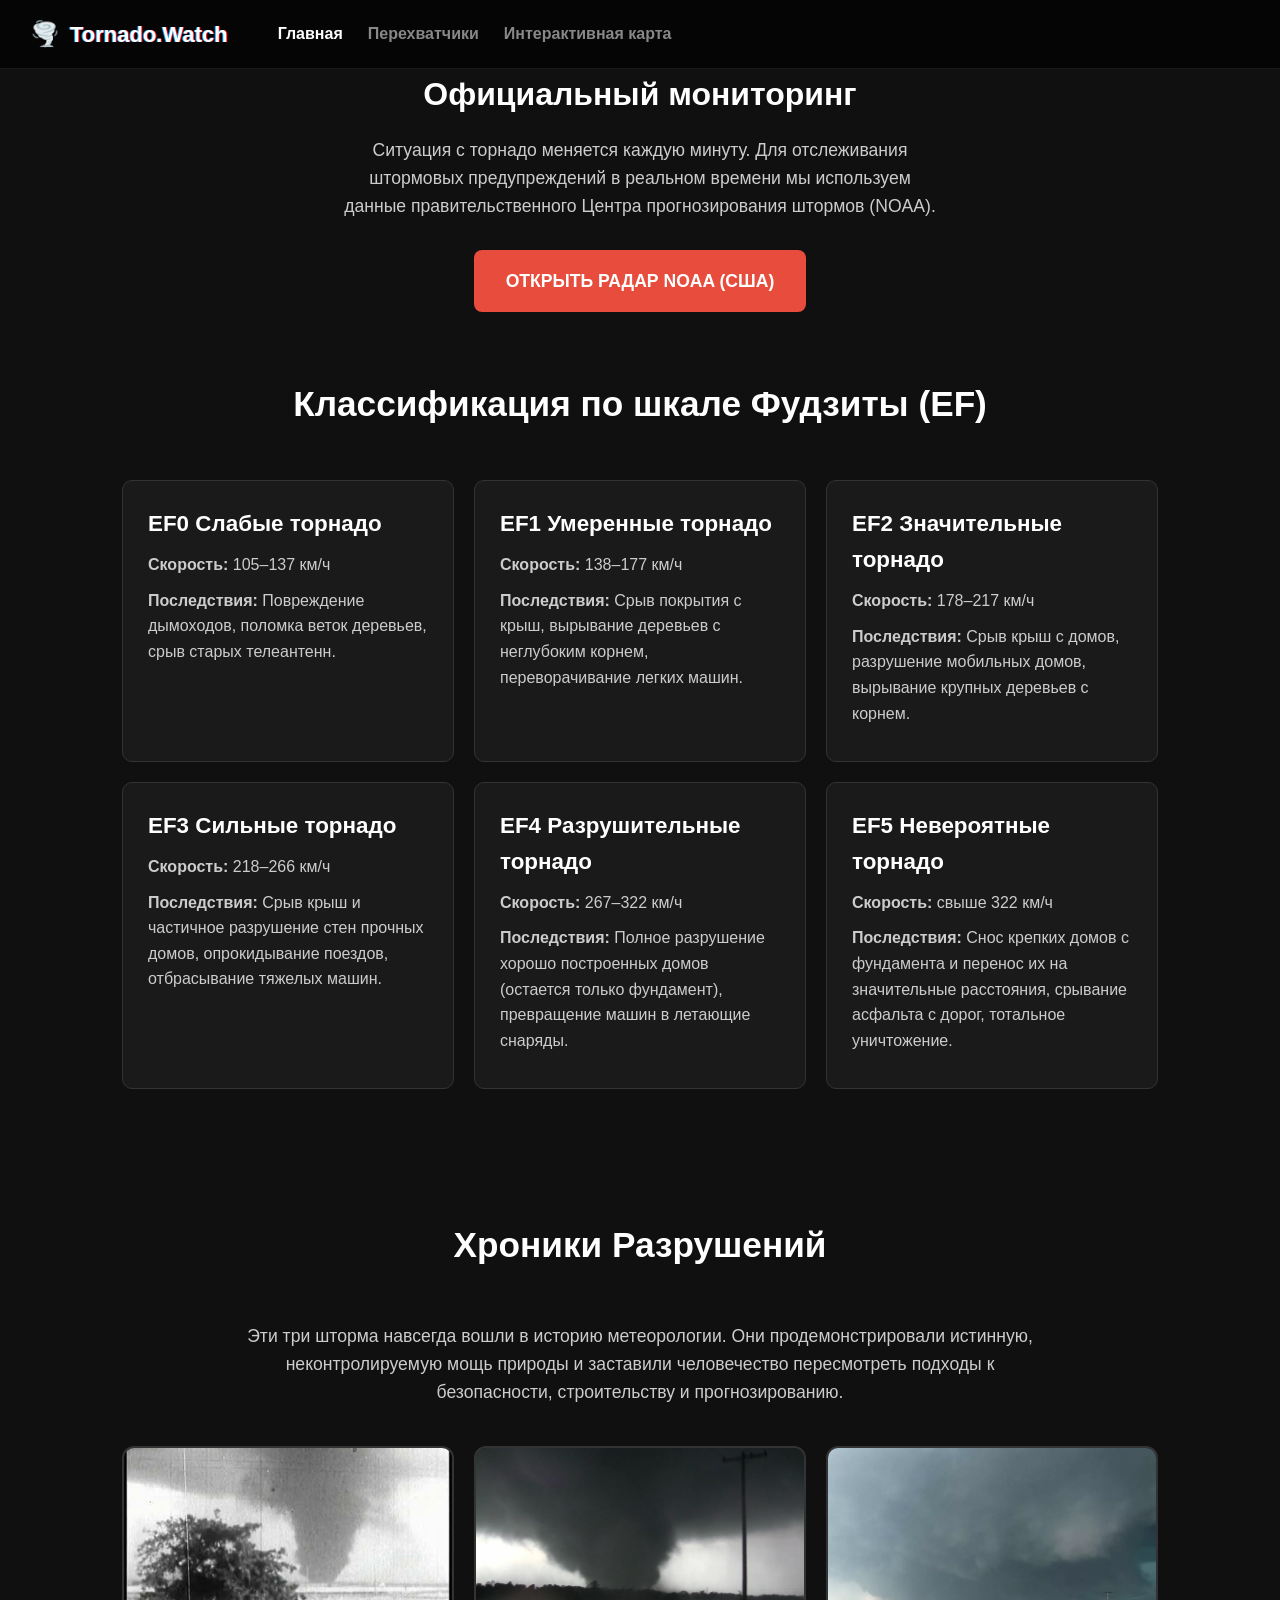
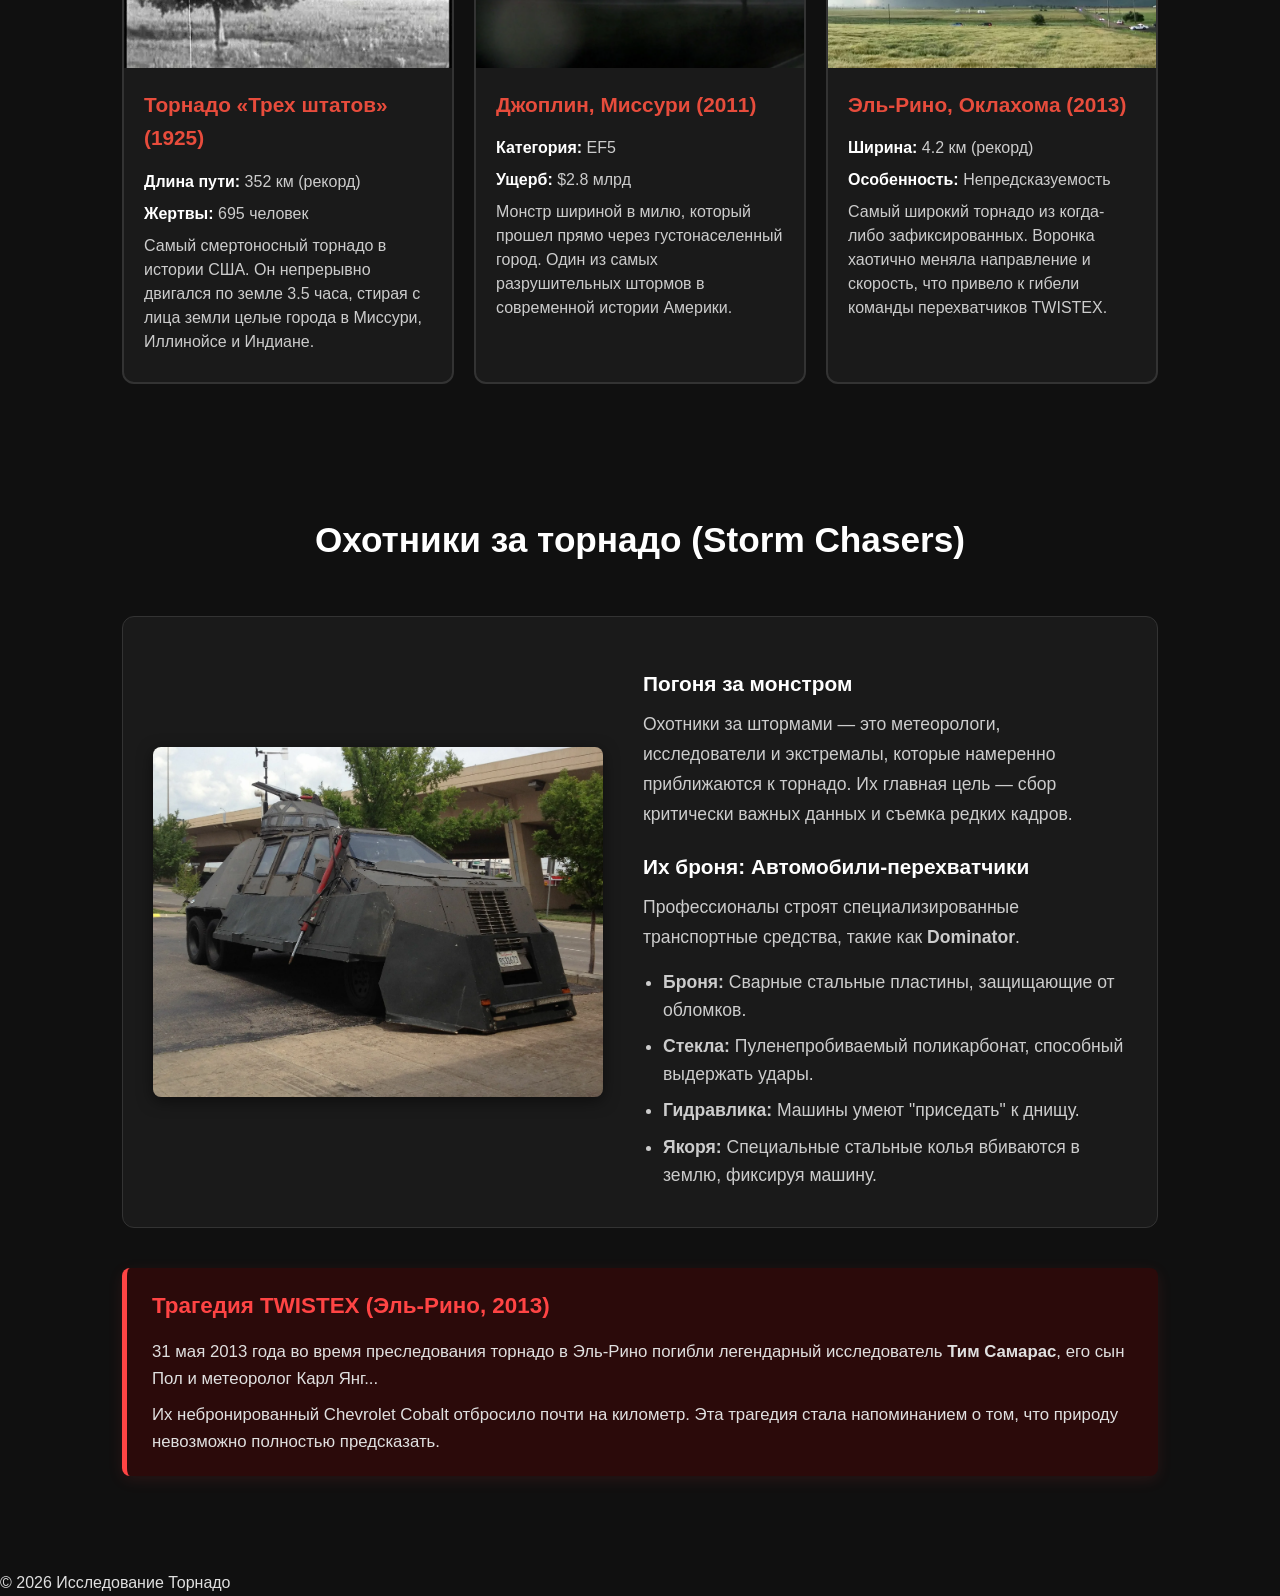
==== index.html @ 9e4c022f "Add files via upload" ====
<!DOCTYPE html>
<html lang="ru">
<head>
    <meta charset="UTF-8">
    <meta name="viewport" content="width=device-width, initial-scale=1.0">
    <title>Tornado.Watch - Хроники Разрушений</title>   
    <link rel="stylesheet" href="style.css">
</head>
    </body>
</html>

    <header class="top-navbar">
    <a href="index.html" class="logo-container">
        <span class="logo-icon">🌪️</span>
        <span class="logo-text">Tornado.Watch</span>
    </a>
    
    <nav class="nav-links">
        <a href="index.html" class="nav-link active">Главная</a>
        <a href="vehicles.html" class="nav-link">Перехватчики</a>
        <a href="map.html" class="nav-link">Интерактивная карта</a> 
    </nav>
</header> 
<section class="live-monitor" style="text-align: center;">
    <div class="container">
        <h2 style="color: #fff; margin-bottom: 15px; font-size: 2rem;">Официальный мониторинг</h2>
        <p style="color: #ccc; max-width: 600px; margin: 0 auto 30px auto; font-size: 1.1rem;">
            Ситуация с торнадо меняется каждую минуту. Для отслеживания штормовых предупреждений в реальном времени мы используем данные правительственного Центра прогнозирования штормов (NOAA).
        </p>
        
       <div class="monitor-controls" style="text-align: center;">
    <a href="https://www.spc.noaa.gov/" target="_blank" class="red-action-btn">
        Открыть радар NOAA (США)
    </a>
</div>
    </div>
</section>

    <main>
        <section class="section">
            <h2 class="section-title">Классификация по шкале Фудзиты (EF)</h2>
            <div class="ef-container">
               <div class="cards-grid">
    
    <div class="info-card">
        <h3>EF0 Слабые торнадо</h3>
        <p><strong>Скорость:</strong> 105–137 км/ч</p>
        <p><strong>Последствия:</strong> Повреждение дымоходов, поломка веток деревьев, срыв старых телеантенн.</p>
    </div>

    <div class="info-card">
        <h3>EF1 Умеренные торнадо</h3>
        <p><strong>Скорость:</strong> 138–177 км/ч</p>
        <p><strong>Последствия:</strong> Срыв покрытия с крыш, вырывание деревьев с неглубоким корнем, переворачивание легких машин.</p>
    </div>

    <div class="info-card">
        <h3>EF2 Значительные торнадо</h3>
        <p><strong>Скорость:</strong> 178–217 км/ч</p>
        <p><strong>Последствия:</strong> Срыв крыш с домов, разрушение мобильных домов, вырывание крупных деревьев с корнем.</p>
    </div>

    <div class="info-card">
        <h3>EF3 Сильные торнадо</h3>
        <p><strong>Скорость:</strong> 218–266 км/ч</p>
        <p><strong>Последствия:</strong> Срыв крыш и частичное разрушение стен прочных домов, опрокидывание поездов, отбрасывание тяжелых машин.</p>
    </div>

    <div class="info-card">
        <h3>EF4 Разрушительные торнадо</h3>
        <p><strong>Скорость:</strong> 267–322 км/ч</p>
        <p><strong>Последствия:</strong> Полное разрушение хорошо построенных домов (остается только фундамент), превращение машин в летающие снаряды.</p>
    </div>

 <div class="info-card">
        <h3>EF5 Невероятные торнадо</h3>
        <p><strong>Скорость:</strong> свыше 322 км/ч</p>
        <p><strong>Последствия:</strong> Снос крепких домов с фундамента и перенос их на значительные расстояния, срывание асфальта с дорог, тотальное уничтожение.</p>
    </div>
</div>
            </div>
        </section>

        <section class="section">
    <h2 class="section-title">Хроники Разрушений</h2>
    
    <p style="text-align: center; color: #ccc; margin-bottom: 40px; font-size: 1.1rem; max-width: 800px; margin-left: auto; margin-right: auto;">
        Эти три шторма навсегда вошли в историю метеорологии. Они продемонстрировали истинную, неконтролируемую мощь природы и заставили человечество пересмотреть подходы к безопасности, строительству и прогнозированию.
    </p>

    <div class="cards-grid">
        
        <div class="tornado-card">
            <img src="tornado1.png" alt="Торнадо Трех Штатов">
            <div class="tornado-info">
                <h3>Торнадо «Трех штатов» (1925)</h3>
                <p><strong>Длина пути:</strong> 352 км (рекорд)</p>
                <p><strong>Жертвы:</strong> 695 человек</p>
                <p>Самый смертоносный торнадо в истории США. Он непрерывно двигался по земле 3.5 часа, стирая с лица земли целые города в Миссури, Иллинойсе и Индиане.</p>
            </div>
        </div>

        <div class="tornado-card">
            <img src="tornado2.png" alt="Джоплин">
            <div class="tornado-info">
                <h3>Джоплин, Миссури (2011)</h3>
                <p><strong>Категория:</strong> EF5</p>
                <p><strong>Ущерб:</strong> $2.8 млрд</p>
                <p>Монстр шириной в милю, который прошел прямо через густонаселенный город. Один из самых разрушительных штормов в современной истории Америки.</p>
            </div>
        </div>

        <div class="tornado-card">
            <img src="tornado3.png" alt="Эль-Рино">
            <div class="tornado-info">
                <h3>Эль-Рино, Оклахома (2013)</h3>
                <p><strong>Ширина:</strong> 4.2 км (рекорд)</p>
                <p><strong>Особенность:</strong> Непредсказуемость</p>
                <p>Самый широкий торнадо из когда-либо зафиксированных. Воронка хаотично меняла направление и скорость, что привело к гибели команды перехватчиков TWISTEX.</p>
            </div>
        </div>

    </div>
</section>

        <section class="section">
    <h2 class="section-title">Охотники за торнадо (Storm Chasers)</h2>
    
    <div class="feature-section">
        
        <div class="feature-image">
            <img src="interceptor.png" alt="Автомобиль перехватчик">
        </div>

        <div class="feature-text">
            <h3>Погоня за монстром</h3>
            <p>Охотники за штормами — это метеорологи, исследователи и экстремалы, которые намеренно приближаются к торнадо. Их главная цель — сбор критически важных данных и съемка редких кадров.</p>
            
            <h3>Их броня: Автомобили-перехватчики</h3>
            <p>Профессионалы строят специализированные транспортные средства, такие как <strong>Dominator</strong>.</p>
            <ul>
                <li><strong>Броня:</strong> Сварные стальные пластины, защищающие от обломков.</li>
                <li><strong>Стекла:</strong> Пуленепробиваемый поликарбонат, способный выдержать удары.</li>
                <li><strong>Гидравлика:</strong> Машины умеют "приседать" к днищу.</li>
                <li><strong>Якоря:</strong> Специальные стальные колья вбиваются в землю, фиксируя машину.</li>
            </ul>
        </div>
        
    </div>

    <div class="tragedy-memo">
        <h4>Трагедия TWISTEX (Эль-Рино, 2013)</h4>
        <p>31 мая 2013 года во время преследования торнадо в Эль-Рино погибли легендарный исследователь <strong>Тим Самарас</strong>, его сын Пол и метеоролог Карл Янг...</p>
        <p>Их небронированный Chevrolet Cobalt отбросило почти на километр. Эта трагедия стала напоминанием о том, что природу невозможно полностью предсказать.</p>
    </div>
</section>
    </main>

    <footer>
        <p>&copy; 2026 Исследование Торнадо</p>
    </footer>

    <script>
        function toggleEF(header) {
            const card = header.parentElement;
            const container = document.querySelector('.ef-container');
            const allCards = container.querySelectorAll('.ef-card');
            const isActive = card.classList.contains('active');

            allCards.forEach(c => c.classList.remove('active'));

            if (!isActive) {
                card.classList.add('active');
            }
        }
    </script>
</body>
</html>
---- style.css ----
/* =========================================
   1. БАЗОВЫЕ НАСТРОЙКИ И ЦВЕТА
   ========================================= */
:root {
    --bg-color: #101010;
    --primary-bg: #1a1a1a;
    --text-color: #e0e0e0;
    --accent-color: #e74c3c;
    --secondary-accent: #c0392b;
    --card-border: #333;
    --nav-bg: #050505;
    --hero-overlay: rgba(0, 0, 0, 0.7);
}

* {
    margin: 0;
    padding: 0;
    box-sizing: border-box;
    font-family: 'Segoe UI', Tahoma, Geneva, Verdana, sans-serif;
}

body {
    background-color: var(--bg-color);
    color: var(--text-color);
    line-height: 1.6;
}

img {
    max-width: 100%;
    height: auto;
    display: block;
}

/* =========================================
   2. ВЕРХНЯЯ ПАНЕЛЬ (НАВИГАЦИЯ)
   ========================================= */
.top-navbar {
    display: flex;
    align-items: center;
    background-color: var(--nav-bg);
    padding: 15px 30px;
    border-bottom: 1px solid #1a1a1a;
    position: sticky;
    top: 0;
    z-index: 100;
}

.logo-container {
    display: flex;
    align-items: center;
    gap: 10px;
    margin-right: 50px;
    text-decoration: none;
}

.logo-icon {
    font-size: 24px;
}

.logo-text {
    font-size: 22px;
    font-weight: bold;
    color: #ffffff;
    text-shadow: -1px 0px 0px #00a8ff, 1px 0px 0px #ff0000; /* Глитч-эффект */
}

.nav-links {
    display: flex;
    gap: 25px;
}

.nav-link {
    color: #888888;
    text-decoration: none;
    font-size: 16px;
    font-weight: bold;
    transition: color 0.2s ease;
}

.nav-link:hover, .nav-link.active {
    color: #ffffff;
}

/* =========================================
   3. ГЛАВНЫЙ ЭКРАН (HERO) И БАЗОВЫЕ СЕКЦИИ
   ========================================= */
.hero {
    height: 50vh;
    background: linear-gradient(var(--hero-overlay), var(--hero-overlay)), url('https://placehold.co/1920x1080/050505/ffffff?text=Tornado+Force') center/cover;
    display: flex;
    flex-direction: column;
    justify-content: center;
    align-items: center;
    color: white;
    text-align: center;
    padding: 0 20px;
}

.hero h2 { font-size: 3rem; margin-bottom: 0.5rem; color: white;}
.hero p { font-size: 1.1rem; max-width: 600px; margin-bottom: 1.5rem; color: #ccc;}

.btn-check-tornadoes {
    display: inline-block;
    background-color: var(--accent-color);
    color: white;
    padding: 0.8rem 1.8rem;
    font-size: 1rem;
    text-decoration: none;
    border-radius: 5px;
    font-weight: bold;
    transition: background-color 0.3s;
}

.btn-check-tornadoes:hover { background-color: var(--secondary-accent); }

.section {
    padding: 4rem 2rem;
    max-width: 1100px;
    margin: 0 auto;
}

.section-title {
    text-align: center;
    margin-bottom: 3rem;
    font-size: 2.2rem;
    color: #fff;
}

/* =========================================
   4. СЕТКА КАРТОЧЕК (ШКАЛА ФУДЗИТЫ)
   ========================================= */
.cards-grid {
    display: grid;
    grid-template-columns: repeat(auto-fit, minmax(300px, 1fr));
    gap: 20px;
    margin-top: 20px;
}

.info-card {
    background-color: var(--primary-bg);
    border: 1px solid var(--card-border);
    border-radius: 10px;
    padding: 25px;
    transition: transform 0.3s ease, box-shadow 0.3s ease;
}

.info-card:hover {
    transform: translateY(-5px);
    box-shadow: 0 10px 20px rgba(0, 0, 0, 0.7);
    border-color: var(--accent-color);
}

.info-card h3 { color: #fff; margin-bottom: 10px; font-size: 1.4rem; }
.info-card p { color: #ccc; font-size: 1rem; margin-bottom: 10px;}

/* =========================================
   5. СЕКЦИЯ КОНТЕНТА С КАРТИНКОЙ (ДОМИНАТОР)
   ========================================= */
.feature-section {
    display: flex;
    flex-wrap: wrap;
    gap: 40px;
    align-items: center;
    background-color: var(--primary-bg);
    padding: 30px;
    border-radius: 12px;
    border: 1px solid var(--card-border);
    margin: 40px 0;
}

.feature-image {
    width: 100%;
    max-width: 450px; /* Жесткое ограничение ширины картинки */
    flex-shrink: 0;
}

.feature-image img {
    width: 100%;
    max-height: 350px; /* Жесткое ограничение высоты картинки */
    object-fit: cover;
    border-radius: 8px;
    box-shadow: 0 4px 15px rgba(0,0,0,0.5);
}

.feature-text {
    flex: 1;
    min-width: 300px;
}

.feature-text h2 { color: var(--accent-color); margin-bottom: 15px; font-size: 1.8rem; }
.feature-text h3 { color: #fff; margin-top: 20px; margin-bottom: 10px; font-size: 1.3rem; }
.feature-text p { color: #ccc; font-size: 1.1rem; line-height: 1.7; margin-bottom: 15px; }
.feature-text ul { color: #ccc; margin-left: 20px; font-size: 1.1rem; line-height: 1.6; }
.feature-text li { margin-bottom: 8px; }

/* =========================================
   6. КРАСНЫЙ БЛОК ПАМЯТИ (ЭЛЬ-РЕНО)
   ========================================= */
.tragedy-memo {
    background-color: #2b0a0a;
    border-left: 5px solid #ff4444;
    padding: 20px 25px;
    margin: 30px 0;
    border-radius: 8px;
    box-shadow: 0 4px 15px rgba(255, 68, 68, 0.1);
}

.tragedy-memo h4 {
    margin: 0 0 15px 0;
    color: #ff4444;
    font-size: 1.4rem;
}

.tragedy-memo p {
    color: #e0e0e0;
    margin: 0 0 10px 0;
    font-size: 1.05rem;
    line-height: 1.6;
}
.tragedy-memo p:last-child { margin-bottom: 0; }
/* =========================================
   УНИВЕРСАЛЬНАЯ КРАСНАЯ КНОПКА
   ========================================= */
.red-action-btn {
    display: inline-block;
    background-color: var(--accent-color); /* Наш фирменный красный */
    color: #ffffff !important; /* !important убивает синий цвет браузера */
    padding: 15px 30px;
    font-size: 1.1rem;
    font-weight: bold;
    text-transform: uppercase;
    text-decoration: none !important; /* Убираем подчеркивание */
    border-radius: 8px;
    transition: all 0.3s ease;
    border: 2px solid transparent;
}

/* Эффект при наведении (hover) */
.red-action-btn:hover {
    background-color: var(--secondary-accent); /* Цвет становится темнее */
    box-shadow: 0 0 20px rgba(231, 76, 60, 0.6); /* Добавляем крутое красное свечение */
    transform: translateY(-2px); /* Кнопка слегка приподнимается */ 
}


/* =========================================
   8. СТРАНИЦА АВТОПАРКА И ПАМЯТКА
   ========================================= */

/* Карточка машины */
.vehicle-card {
    background-color: var(--primary-bg);
    border: 2px solid var(--card-border);
    border-radius: 12px;
    overflow: hidden; /* Чтобы картинка не вылезала за скругленные углы */
    transition: all 0.3s ease;
    display: flex;
    flex-direction: column;
}

/* Фотка машины внутри карточки */
.vehicle-card img {
    width: 100%;
    height: 220px;
    object-fit: cover; /* Идеально обрезает фото под один размер */
    margin: 0;
    border-radius: 0;
    box-shadow: none; /* Убираем стандартную тень картинок */
}

/* Текст под фоткой */
.vehicle-info {
    padding: 20px;
}

.vehicle-info h3 {
    color: #fff;
    margin-bottom: 10px;
    font-size: 1.4rem;
}

.vehicle-info p {
    color: #ccc;
    font-size: 1rem;
    margin-bottom: 8px;
}

/* ТОТ САМЫЙ КРАСНЫЙ СВЕТЯЩИЙСЯ ЭФФЕКТ */
.vehicle-card:hover {
    transform: translateY(-5px);
    border-color: var(--accent-color);
    /* Внешнее красное свечение + легкое внутреннее свечение */
    box-shadow: 0 0 25px rgba(231, 76, 60, 0.5), inset 0 0 10px rgba(231, 76, 60, 0.2);
}

/* ПАМЯТКА ПО ВЫЖИВАНИЮ (Знак опасности) */
.survival-memo {
    background-color: #1a1500; /* Темно-желтый/предупреждающий фон */
    border-left: 5px solid #f39c12; /* Оранжевая полоса */
    padding: 25px 30px;
    margin-top: 60px;
    border-radius: 8px;
    box-shadow: 0 4px 15px rgba(243, 156, 18, 0.05);
}

.survival-memo h4 {
    margin: 0 0 20px 0;
    color: #f39c12;
    font-size: 1.5rem;
}

.survival-list {
    color: #e0e0e0;
    font-size: 1.1rem;
    line-height: 1.6;
    margin-left: 20px;
}

.survival-list li {
    margin-bottom: 15px;
}

.survival-list li strong {
    color: #fff;
}
/* =========================================
   9. КАРТОЧКИ ИСТОРИЧЕСКИХ ТОРНАДО
   ========================================= */
.tornado-card {
    background-color: var(--primary-bg);
    border: 2px solid var(--card-border);
    border-radius: 12px;
    overflow: hidden; 
    transition: all 0.3s ease;
    display: flex;
    flex-direction: column;
}

.tornado-card img {
    width: 100%;
    height: 220px;
    object-fit: cover; /* Картинки будут идеально ровными */
    border-radius: 0;
    margin: 0;
}

.tornado-info {
    padding: 20px;
}

.tornado-info h3 {
    color: var(--accent-color); /* Сделаем заголовки красными для мрачности */
    margin-bottom: 15px;
    font-size: 1.3rem;
}

.tornado-info p {
    color: #ccc;
    font-size: 1rem;
    margin-bottom: 8px;
    line-height: 1.5;
}

.tornado-info strong {
    color: #fff;
}

/* КРАСНОЕ СВЕЧЕНИЕ ПРИ НАВЕДЕНИИ (как у машин) */
.tornado-card:hover {
    transform: translateY(-5px);
    border-color: var(--accent-color);
    box-shadow: 0 0 25px rgba(231, 76, 60, 0.5), inset 0 0 10px rgba(231, 76, 60, 0.2);
}
/* =========================================
   10. СТИЛИ ДЛЯ ИНТЕРАКТИВНОЙ КАРТЫ
   ========================================= */

/* Перебиваем стандартные белые окна Leaflet */
.leaflet-popup-content-wrapper {
    background-color: var(--primary-bg) !important;
    border: 1px solid var(--accent-color);
    border-radius: 8px !important;
    padding: 0 !important;
}

.leaflet-popup-tip {
    background-color: var(--accent-color) !important;
}

/* Наш кастомный контент внутри окна */
.custom-popup {
    width: 250px;
    padding: 10px;
}

.custom-popup img {
    width: 100%;
    height: 140px;
    object-fit: cover;
    border-radius: 4px;
    margin-bottom: 10px;
}

.custom-popup h4 {
    color: var(--accent-color);
    margin: 0 0 5px 0;
    font-size: 1.1rem;
    font-family: sans-serif;
}

.custom-popup p {
    color: #e0e0e0;
    margin: 0;
    font-size: 0.95rem;
    font-family: sans-serif;
    line-height: 1.4;
}
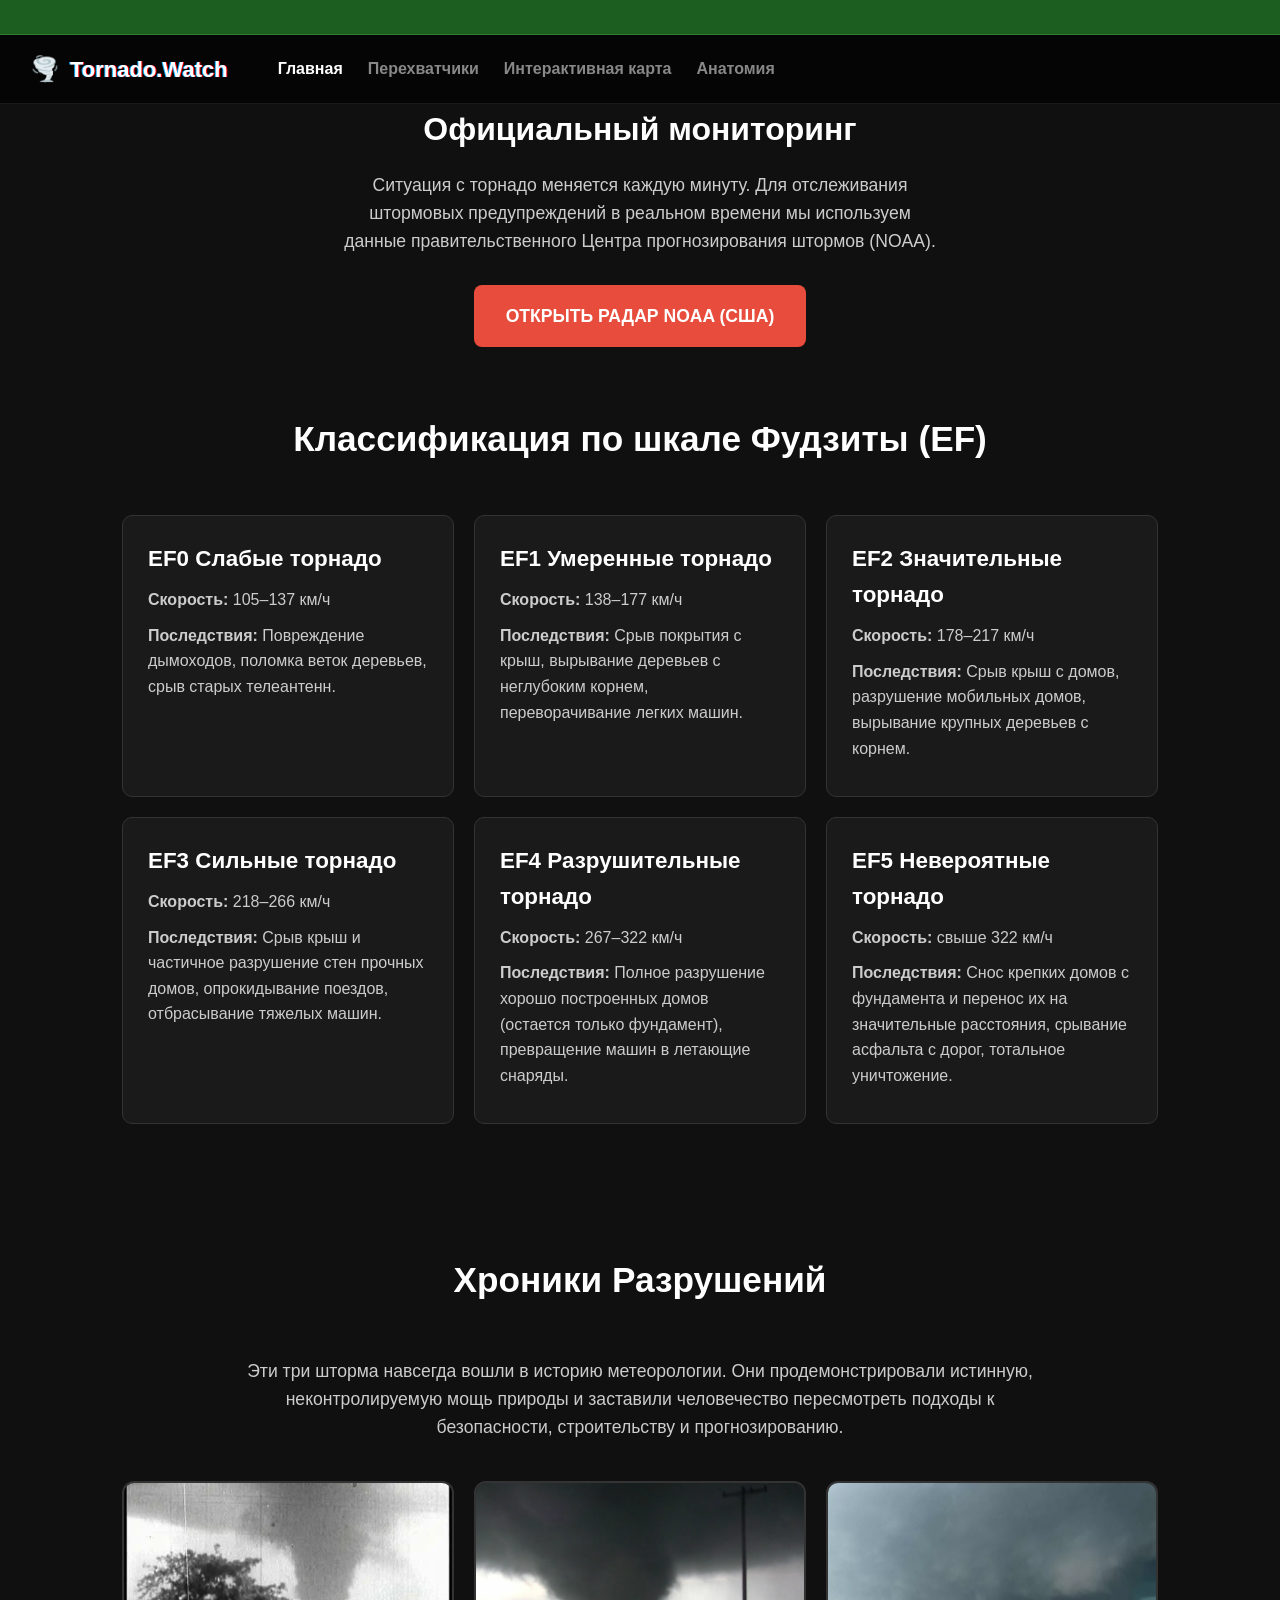
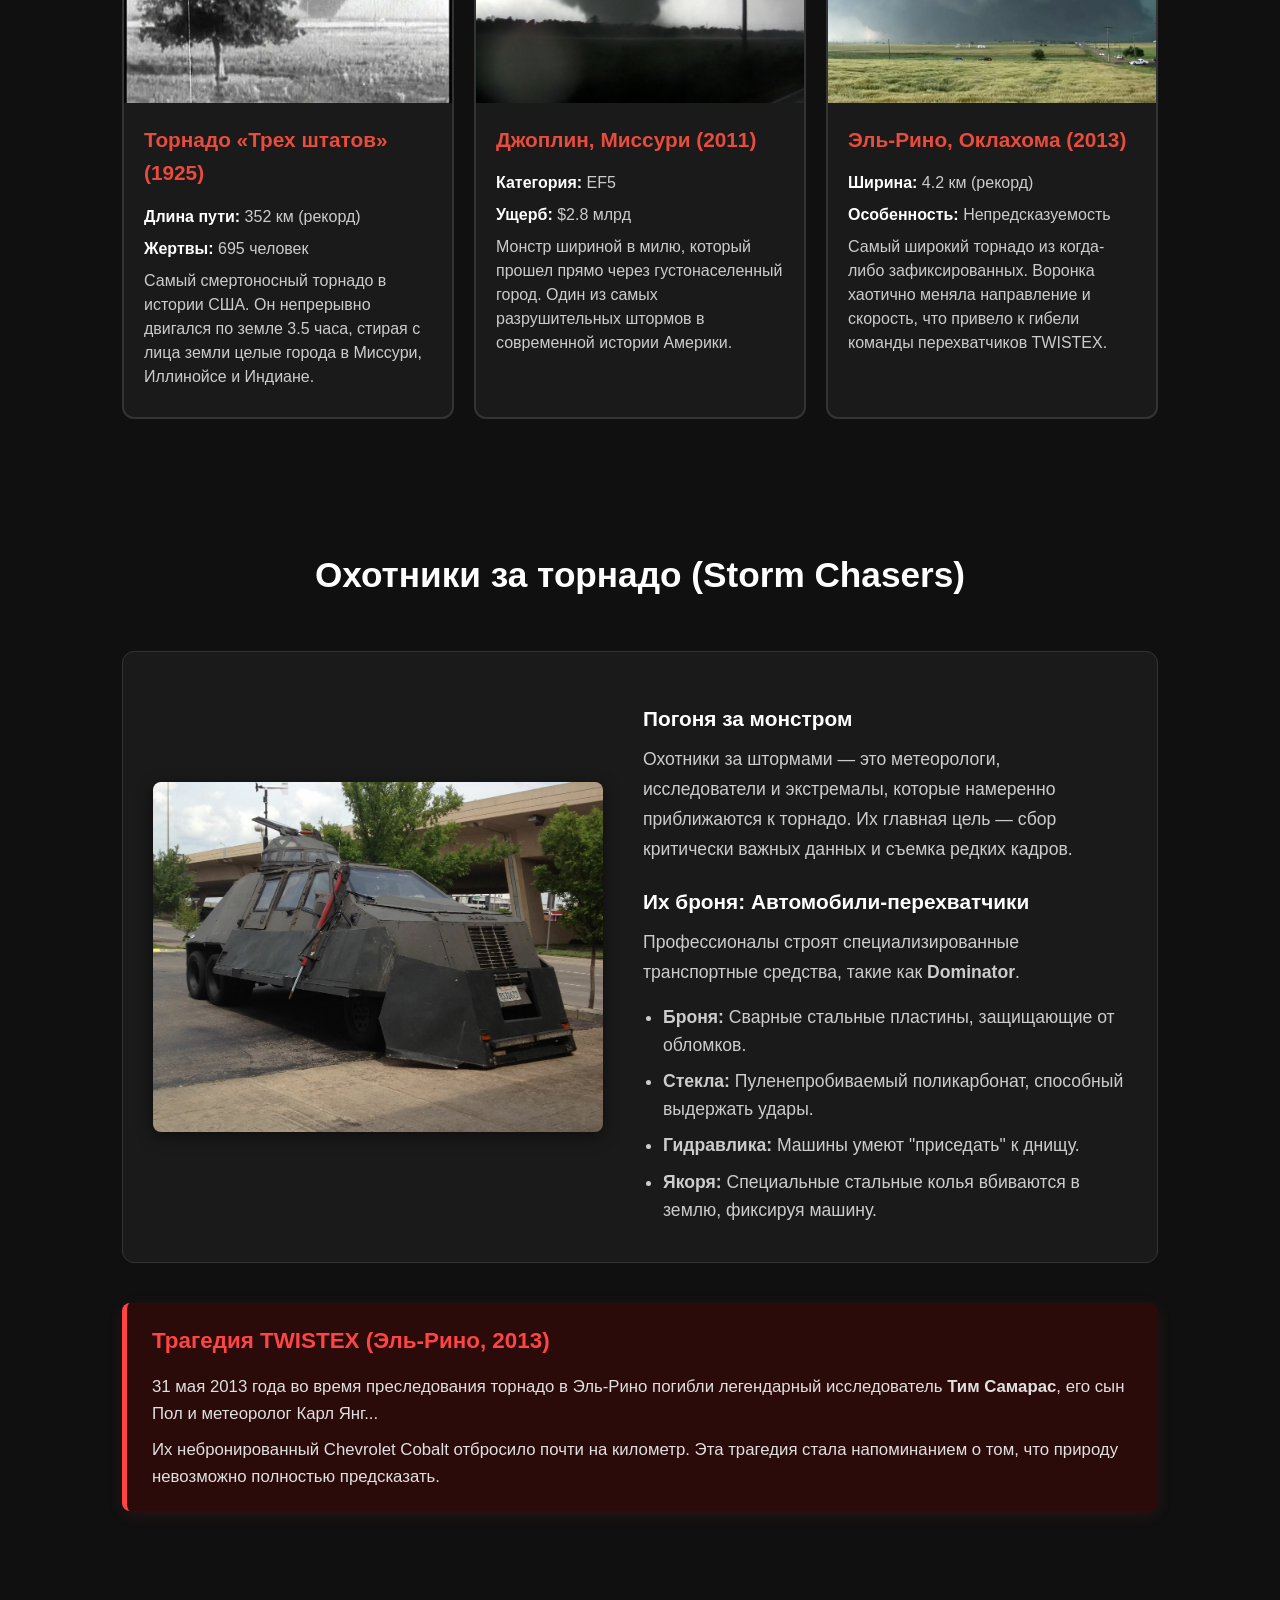
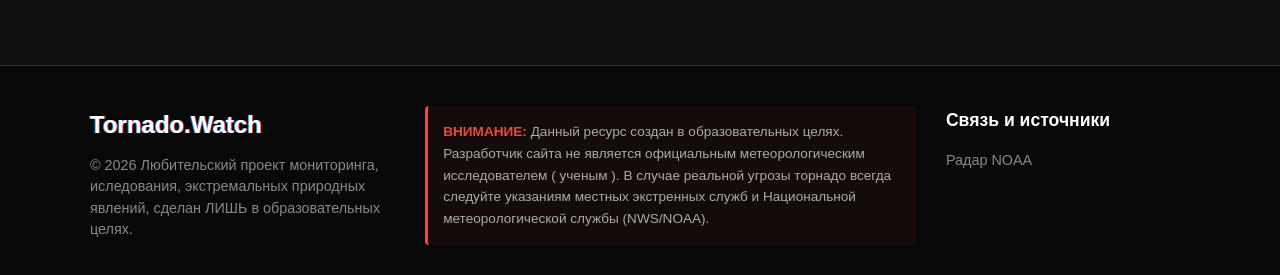
==== commit a4d3b6d1: "Add files via upload" ====
--- a/index.html
+++ b/index.html
@@ -4,23 +4,36 @@
     <meta charset="UTF-8">
     <meta name="viewport" content="width=device-width, initial-scale=1.0">
     <title>Tornado.Watch - Хроники Разрушений</title>   
-    <link rel="stylesheet" href="style.css">
+    <link rel="stylesheet" href="css/style.css">
 </head>
-    </body>
-</html>
-
-    <header class="top-navbar">
+    </body> <div id="ticker-bar" class="ticker-wrapper status-safe">
+    <div id="ticker-content" class="ticker-text">
+        Загрузка метеоданных...
+    </div>
+</div>
+
+<script src="js/script.js"></script>
+</html> 
+
+   <header class="top-navbar">
     <a href="index.html" class="logo-container">
         <span class="logo-icon">🌪️</span>
         <span class="logo-text">Tornado.Watch</span>
     </a>
     
-    <nav class="nav-links">
+    <div class="hamburger" id="hamburger-menu">
+        <span class="bar"></span>
+        <span class="bar"></span>
+        <span class="bar"></span>
+    </div>
+
+    <nav class="nav-links" id="nav-menu">
         <a href="index.html" class="nav-link active">Главная</a>
         <a href="vehicles.html" class="nav-link">Перехватчики</a>
-        <a href="map.html" class="nav-link">Интерактивная карта</a> 
+        <a href="map.html" class="nav-link">Интерактивная карта</a>
+        <a href="anatomy.html" class="nav-link">Анатомия</a>
     </nav>
-</header> 
+</header>
 <section class="live-monitor" style="text-align: center;">
     <div class="container">
         <h2 style="color: #fff; margin-bottom: 15px; font-size: 2rem;">Официальный мониторинг</h2>
@@ -91,7 +104,7 @@
     <div class="cards-grid">
         
         <div class="tornado-card">
-            <img src="tornado1.png" alt="Торнадо Трех Штатов">
+            <img src="image/tornado1.png" alt="Торнадо Трех Штатов">
             <div class="tornado-info">
                 <h3>Торнадо «Трех штатов» (1925)</h3>
                 <p><strong>Длина пути:</strong> 352 км (рекорд)</p>
@@ -101,7 +114,7 @@
         </div>
 
         <div class="tornado-card">
-            <img src="tornado2.png" alt="Джоплин">
+            <img src="image/tornado2.png" alt="Джоплин">
             <div class="tornado-info">
                 <h3>Джоплин, Миссури (2011)</h3>
                 <p><strong>Категория:</strong> EF5</p>
@@ -111,7 +124,7 @@
         </div>
 
         <div class="tornado-card">
-            <img src="tornado3.png" alt="Эль-Рино">
+            <img src="image/tornado3.png" alt="Эль-Рино">
             <div class="tornado-info">
                 <h3>Эль-Рино, Оклахома (2013)</h3>
                 <p><strong>Ширина:</strong> 4.2 км (рекорд)</p>
@@ -129,7 +142,7 @@
     <div class="feature-section">
         
         <div class="feature-image">
-            <img src="interceptor.png" alt="Автомобиль перехватчик">
+            <img src="image/interceptor.png" alt="Автомобиль перехватчик">
         </div>
 
         <div class="feature-text">
@@ -156,9 +169,27 @@
 </section>
     </main>
 
-    <footer>
-        <p>&copy; 2026 Исследование Торнадо</p>
-    </footer>
+    <footer class="main-footer">
+    <div class="footer-container">
+        
+        <div class="footer-brand">
+            <span class="footer-logo-text">Tornado.Watch</span>
+            <p class="copyright">© 2026 Любительский проект мониторинга, иследования, экстремальных природных явлений, сделан ЛИШЬ в образовательных целях.</p>
+        </div>
+
+        <div class="footer-disclaimer">
+            <p><strong> ВНИМАНИЕ:</strong> Данный ресурс создан в образовательных целях. Разработчик сайта не является официальным метеорологическим исследователем ( ученым ). В случае реальной угрозы торнадо всегда следуйте указаниям местных экстренных служб и Национальной метеорологической службы (NWS/NOAA).</p>
+        </div>
+
+        <div class="footer-links">
+            <h4>Связь и источники</h4>
+            <ul>
+                <li><a href="https://www.spc.noaa.gov/" target="_blank">Радар NOAA</a></li>
+            </ul>
+        </div>
+        
+    </div>
+</footer>
 
     <script>
         function toggleEF(header) {
--- a/css/style.css
+++ b/css/style.css
@@ -0,0 +1,741 @@
+/* =========================================
+   1. БАЗОВЫЕ НАСТРОЙКИ И ЦВЕТА
+   ========================================= */
+:root {
+    --bg-color: #101010;
+    --primary-bg: #1a1a1a;
+    --text-color: #e0e0e0;
+    --accent-color: #e74c3c;
+    --secondary-accent: #c0392b;
+    --card-border: #333;
+    --nav-bg: #050505;
+    --hero-overlay: rgba(0, 0, 0, 0.7);
+}
+
+* {
+    margin: 0;
+    padding: 0;
+    box-sizing: border-box;
+    font-family: 'Segoe UI', Tahoma, Geneva, Verdana, sans-serif;
+}
+
+body {
+    background-color: var(--bg-color);
+    color: var(--text-color);
+    line-height: 1.6;
+}
+
+img {
+    max-width: 100%;
+    height: auto;
+    display: block;
+}
+
+/* =========================================
+   2. ВЕРХНЯЯ ПАНЕЛЬ (НАВИГАЦИЯ)
+   ========================================= */
+.top-navbar {
+    display: flex;
+    align-items: center;
+    background-color: var(--nav-bg);
+    padding: 15px 30px;
+    border-bottom: 1px solid #1a1a1a;
+    position: sticky;
+    top: 0;
+    z-index: 100;
+}
+
+.logo-container {
+    display: flex;
+    align-items: center;
+    gap: 10px;
+    margin-right: 50px;
+    text-decoration: none;
+}
+
+.logo-icon {
+    font-size: 24px;
+}
+
+.logo-text {
+    font-size: 22px;
+    font-weight: bold;
+    color: #ffffff;
+    text-shadow: -1px 0px 0px #00a8ff, 1px 0px 0px #ff0000; /* Глитч-эффект */
+}
+
+.nav-links {
+    display: flex;
+    gap: 25px;
+}
+
+.nav-link {
+    color: #888888;
+    text-decoration: none;
+    font-size: 16px;
+    font-weight: bold;
+    transition: color 0.2s ease;
+}
+
+.nav-link:hover, .nav-link.active {
+    color: #ffffff;
+}
+
+/* =========================================
+   3. ГЛАВНЫЙ ЭКРАН (HERO) И БАЗОВЫЕ СЕКЦИИ
+   ========================================= */
+.hero {
+    height: 50vh;
+    background: linear-gradient(var(--hero-overlay), var(--hero-overlay)), url('https://placehold.co/1920x1080/050505/ffffff?text=Tornado+Force') center/cover;
+    display: flex;
+    flex-direction: column;
+    justify-content: center;
+    align-items: center;
+    color: white;
+    text-align: center;
+    padding: 0 20px;
+}
+
+.hero h2 { font-size: 3rem; margin-bottom: 0.5rem; color: white;}
+.hero p { font-size: 1.1rem; max-width: 600px; margin-bottom: 1.5rem; color: #ccc;}
+
+.btn-check-tornadoes {
+    display: inline-block;
+    background-color: var(--accent-color);
+    color: white;
+    padding: 0.8rem 1.8rem;
+    font-size: 1rem;
+    text-decoration: none;
+    border-radius: 5px;
+    font-weight: bold;
+    transition: background-color 0.3s;
+}
+
+.btn-check-tornadoes:hover { background-color: var(--secondary-accent); }
+
+.section {
+    padding: 4rem 2rem;
+    max-width: 1100px;
+    margin: 0 auto;
+}
+
+.section-title {
+    text-align: center;
+    margin-bottom: 3rem;
+    font-size: 2.2rem;
+    color: #fff;
+}
+
+/* =========================================
+   4. СЕТКА КАРТОЧЕК (ШКАЛА ФУДЗИТЫ)
+   ========================================= */
+.cards-grid {
+    display: grid;
+    grid-template-columns: repeat(auto-fit, minmax(300px, 1fr));
+    gap: 20px;
+    margin-top: 20px;
+}
+
+.info-card {
+    background-color: var(--primary-bg);
+    border: 1px solid var(--card-border);
+    border-radius: 10px;
+    padding: 25px;
+    transition: transform 0.3s ease, box-shadow 0.3s ease;
+}
+
+.info-card:hover {
+    transform: translateY(-5px);
+    box-shadow: 0 10px 20px rgba(0, 0, 0, 0.7);
+    border-color: var(--accent-color);
+}
+
+.info-card h3 { color: #fff; margin-bottom: 10px; font-size: 1.4rem; }
+.info-card p { color: #ccc; font-size: 1rem; margin-bottom: 10px;}
+
+/* =========================================
+   5. СЕКЦИЯ КОНТЕНТА С КАРТИНКОЙ (ДОМИНАТОР)
+   ========================================= */
+.feature-section {
+    display: flex;
+    flex-wrap: wrap;
+    gap: 40px;
+    align-items: center;
+    background-color: var(--primary-bg);
+    padding: 30px;
+    border-radius: 12px;
+    border: 1px solid var(--card-border);
+    margin: 40px 0;
+}
+
+.feature-image {
+    width: 100%;
+    max-width: 450px; /* Жесткое ограничение ширины картинки */
+    flex-shrink: 0;
+}
+
+.feature-image img {
+    width: 100%;
+    max-height: 350px; /* Жесткое ограничение высоты картинки */
+    object-fit: cover;
+    border-radius: 8px;
+    box-shadow: 0 4px 15px rgba(0,0,0,0.5);
+}
+
+.feature-text {
+    flex: 1;
+    min-width: 300px;
+}
+
+.feature-text h2 { color: var(--accent-color); margin-bottom: 15px; font-size: 1.8rem; }
+.feature-text h3 { color: #fff; margin-top: 20px; margin-bottom: 10px; font-size: 1.3rem; }
+.feature-text p { color: #ccc; font-size: 1.1rem; line-height: 1.7; margin-bottom: 15px; }
+.feature-text ul { color: #ccc; margin-left: 20px; font-size: 1.1rem; line-height: 1.6; }
+.feature-text li { margin-bottom: 8px; }
+
+/* =========================================
+   6. КРАСНЫЙ БЛОК ПАМЯТИ (ЭЛЬ-РЕНО)
+   ========================================= */
+.tragedy-memo {
+    background-color: #2b0a0a;
+    border-left: 5px solid #ff4444;
+    padding: 20px 25px;
+    margin: 30px 0;
+    border-radius: 8px;
+    box-shadow: 0 4px 15px rgba(255, 68, 68, 0.1);
+}
+
+.tragedy-memo h4 {
+    margin: 0 0 15px 0;
+    color: #ff4444;
+    font-size: 1.4rem;
+}
+
+.tragedy-memo p {
+    color: #e0e0e0;
+    margin: 0 0 10px 0;
+    font-size: 1.05rem;
+    line-height: 1.6;
+}
+.tragedy-memo p:last-child { margin-bottom: 0; }
+/* =========================================
+   УНИВЕРСАЛЬНАЯ КРАСНАЯ КНОПКА
+   ========================================= */
+.red-action-btn {
+    display: inline-block;
+    background-color: var(--accent-color); /* Наш фирменный красный */
+    color: #ffffff !important; /* !important убивает синий цвет браузера */
+    padding: 15px 30px;
+    font-size: 1.1rem;
+    font-weight: bold;
+    text-transform: uppercase;
+    text-decoration: none !important; /* Убираем подчеркивание */
+    border-radius: 8px;
+    transition: all 0.3s ease;
+    border: 2px solid transparent;
+}
+
+/* Эффект при наведении (hover) */
+.red-action-btn:hover {
+    background-color: var(--secondary-accent); /* Цвет становится темнее */
+    box-shadow: 0 0 20px rgba(231, 76, 60, 0.6); /* Добавляем крутое красное свечение */
+    transform: translateY(-2px); /* Кнопка слегка приподнимается */ 
+}
+
+
+/* =========================================
+   8. СТРАНИЦА АВТОПАРКА И ПАМЯТКА
+   ========================================= */
+
+/* Карточка машины */
+.vehicle-card {
+    background-color: var(--primary-bg);
+    border: 2px solid var(--card-border);
+    border-radius: 12px;
+    overflow: hidden; /* Чтобы картинка не вылезала за скругленные углы */
+    transition: all 0.3s ease;
+    display: flex;
+    flex-direction: column;
+}
+
+/* Фотка машины внутри карточки */
+.vehicle-card img {
+    width: 100%;
+    height: 220px;
+    object-fit: cover; /* Идеально обрезает фото под один размер */
+    margin: 0;
+    border-radius: 0;
+    box-shadow: none; /* Убираем стандартную тень картинок */
+}
+
+/* Текст под фоткой */
+.vehicle-info {
+    padding: 20px;
+}
+
+.vehicle-info h3 {
+    color: #fff;
+    margin-bottom: 10px;
+    font-size: 1.4rem;
+}
+
+.vehicle-info p {
+    color: #ccc;
+    font-size: 1rem;
+    margin-bottom: 8px;
+}
+
+/* ТОТ САМЫЙ КРАСНЫЙ СВЕТЯЩИЙСЯ ЭФФЕКТ */
+.vehicle-card:hover {
+    transform: translateY(-5px);
+    border-color: var(--accent-color);
+    /* Внешнее красное свечение + легкое внутреннее свечение */
+    box-shadow: 0 0 25px rgba(231, 76, 60, 0.5), inset 0 0 10px rgba(231, 76, 60, 0.2);
+}
+
+/* ПАМЯТКА ПО ВЫЖИВАНИЮ (Знак опасности) */
+.survival-memo {
+    background-color: #1a1500; /* Темно-желтый/предупреждающий фон */
+    border-left: 5px solid #f39c12; /* Оранжевая полоса */
+    padding: 25px 30px;
+    margin-top: 60px;
+    border-radius: 8px;
+    box-shadow: 0 4px 15px rgba(243, 156, 18, 0.05);
+}
+
+.survival-memo h4 {
+    margin: 0 0 20px 0;
+    color: #f39c12;
+    font-size: 1.5rem;
+}
+
+.survival-list {
+    color: #e0e0e0;
+    font-size: 1.1rem;
+    line-height: 1.6;
+    margin-left: 20px;
+}
+
+.survival-list li {
+    margin-bottom: 15px;
+}
+
+.survival-list li strong {
+    color: #fff;
+}
+/* =========================================
+   9. КАРТОЧКИ ИСТОРИЧЕСКИХ ТОРНАДО
+   ========================================= */
+.tornado-card {
+    background-color: var(--primary-bg);
+    border: 2px solid var(--card-border);
+    border-radius: 12px;
+    overflow: hidden; 
+    transition: all 0.3s ease;
+    display: flex;
+    flex-direction: column;
+}
+
+.tornado-card img {
+    width: 100%;
+    height: 220px;
+    object-fit: cover; /* Картинки будут идеально ровными */
+    border-radius: 0;
+    margin: 0;
+}
+
+.tornado-info {
+    padding: 20px;
+}
+
+.tornado-info h3 {
+    color: var(--accent-color); /* Сделаем заголовки красными для мрачности */
+    margin-bottom: 15px;
+    font-size: 1.3rem;
+}
+
+.tornado-info p {
+    color: #ccc;
+    font-size: 1rem;
+    margin-bottom: 8px;
+    line-height: 1.5;
+}
+
+.tornado-info strong {
+    color: #fff;
+}
+
+/* КРАСНОЕ СВЕЧЕНИЕ ПРИ НАВЕДЕНИИ (как у машин) */
+.tornado-card:hover {
+    transform: translateY(-5px);
+    border-color: var(--accent-color);
+    box-shadow: 0 0 25px rgba(231, 76, 60, 0.5), inset 0 0 10px rgba(231, 76, 60, 0.2);
+}
+/* =========================================
+   10. СТИЛИ ДЛЯ ИНТЕРАКТИВНОЙ КАРТЫ
+   ========================================= */
+
+/* Перебиваем стандартные белые окна Leaflet */
+.leaflet-popup-content-wrapper {
+    background-color: var(--primary-bg) !important;
+    border: 1px solid var(--accent-color);
+    border-radius: 8px !important;
+    padding: 0 !important;
+}
+
+.leaflet-popup-tip {
+    background-color: var(--accent-color) !important;
+}
+
+/* Наш кастомный контент внутри окна */
+.custom-popup {
+    width: 250px;
+    padding: 10px;
+}
+
+.custom-popup img {
+    width: 100%;
+    height: 140px;
+    object-fit: cover;
+    border-radius: 4px;
+    margin-bottom: 10px;
+}
+
+.custom-popup h4 {
+    color: var(--accent-color);
+    margin: 0 0 5px 0;
+    font-size: 1.1rem;
+    font-family: sans-serif;
+}
+
+.custom-popup p {
+    color: #e0e0e0;
+    margin: 0;
+    font-size: 0.95rem;
+    font-family: sans-serif;
+    line-height: 1.4;
+}
+/* =========================================
+   11. АНАТОМИЯ ТОРНАДО (С ЧАСТИЦАМИ И СТЕКЛОМ)
+   ========================================= */
+
+/* Секция на весь экран */
+.anatomy-section {
+    position: relative;
+    min-height: 80vh;
+    overflow: hidden; /* Чтобы частицы не вылетали за пределы */
+    background: radial-gradient(circle at center, #1a1a1a 0%, #050505 100%);
+    padding-bottom: 50px;
+}
+
+/* Контейнер частиц должен быть на заднем плане */
+#tsparticles {
+    position: absolute;
+    top: 0;
+    left: 0;
+    width: 100%;
+    height: 100%;
+    z-index: 1;
+}
+
+/* Контейнер самой картинки */
+.anatomy-diagram {
+    position: relative;
+    max-width: 800px;
+    margin: 0 auto;
+    display: inline-block;
+}
+
+.diagram-img {
+    width: 100%;
+    height: auto;
+    border-radius: 12px;
+    box-shadow: 0 10px 30px rgba(0,0,0,0.8);
+}
+
+/* =========================================
+   ИНТЕРАКТИВНЫЕ МАРКЕРЫ (ХОТСПОТЫ)
+   ========================================= */
+.hotspot {
+    position: absolute;
+    width: 24px;
+    height: 24px;
+    transform: translate(-50%, -50%); /* Центруем точку точно по координатам */
+    cursor: pointer;
+    z-index: 10;
+}
+
+/* Красная пульсирующая точка */
+.hotspot-pulse {
+    width: 100%;
+    height: 100%;
+    background-color: var(--accent-color);
+    border-radius: 50%;
+    box-shadow: 0 0 10px var(--accent-color);
+    animation: anatomyPulse 1.5s infinite;
+}
+
+@keyframes anatomyPulse {
+    0% { transform: scale(1); box-shadow: 0 0 0 0 rgba(231, 76, 60, 0.7); }
+    70% { transform: scale(1.2); box-shadow: 0 0 0 15px rgba(231, 76, 60, 0); }
+    100% { transform: scale(1); box-shadow: 0 0 0 0 rgba(231, 76, 60, 0); }
+}
+
+/* =========================================
+   СТЕКЛЯННЫЕ ПАНЕЛИ (GLASSMORPHISM)
+   ========================================= */
+.glass-panel {
+    position: absolute;
+    top: -10px;
+    left: 40px; /* Панель появляется справа от точки */
+    width: 280px;
+    background: rgba(20, 20, 20, 0.75); /* Полупрозрачный темный фон */
+    backdrop-filter: blur(12px); /* Эффект матового стекла (размытие фона за панелью) */
+    -webkit-backdrop-filter: blur(12px);
+    border: 1px solid rgba(255, 255, 255, 0.1);
+    border-left: 4px solid var(--accent-color);
+    padding: 20px;
+    border-radius: 8px;
+    color: #fff;
+    text-align: left;
+    
+    /* Анимация скрытия/появления */
+    opacity: 0;
+    visibility: hidden;
+    transform: translateX(-20px);
+    transition: all 0.3s ease;
+    box-shadow: 0 15px 30px rgba(0,0,0,0.5);
+    pointer-events: none; /* Чтобы мышка не цеплялась за скрытую панель */
+}
+
+/* При наведении на маркер - показываем панель */
+.hotspot:hover .glass-panel {
+    opacity: 1;
+    visibility: visible;
+    transform: translateX(0);
+}
+
+.glass-panel h4 {
+    margin: 0 0 10px 0;
+    color: var(--accent-color);
+    font-size: 1.2rem;
+}
+
+.glass-panel p {
+    margin: 0;
+    font-size: 0.95rem;
+    line-height: 1.5;
+    color: #ddd;
+}
+/* =========================================
+   12. ЖИВОЙ ТИКЕР (API NOAA)
+   ========================================= */
+.ticker-wrapper {
+    width: 100%;
+    height: 35px;
+    overflow: hidden; /* Прячем текст, который выходит за границы */
+    display: flex;
+    align-items: center;
+    font-size: 0.9rem;
+    font-weight: bold;
+    text-transform: uppercase;
+    position: relative;
+    z-index: 1000;
+}
+
+/* Цвет, когда всё спокойно */
+.status-safe {
+    background-color: #1b5e20; /* Темно-зеленый */
+    color: #a5d6a7;
+    border-bottom: 1px solid #2e7d32;
+}
+
+/* Цвет, когда есть угроза */
+.status-danger {
+    background-color: #b71c1c; /* Ярко-красный */
+    color: #fff;
+    border-bottom: 1px solid #f44336;
+    box-shadow: 0 0 15px rgba(244, 67, 54, 0.4);
+}
+
+.ticker-text {
+    white-space: nowrap;
+    padding-left: 100%; /* Начальная позиция текста за экраном */
+    animation: ticker-animation 25s linear infinite;
+}
+
+/* Анимация движения текста влево */
+@keyframes ticker-animation {
+    0% { transform: translate(0, 0); }
+    100% { transform: translate(-100%, 0); }
+}
+
+/* Остановка анимации при наведении (чтобы удобно было читать) */
+.ticker-wrapper:hover .ticker-text {
+    animation-play-state: paused;
+}
+/* =========================================
+   13. ЕДИНЫЙ ПОДВАЛ (FOOTER)
+   ========================================= */
+.main-footer {
+    background-color: #080808; /* Почти черный, темнее основного фона */
+    border-top: 1px solid var(--card-border);
+    padding: 40px 20px 30px; /* Отступы сверху, по бокам и снизу */
+    margin-top: 60px; /* Отталкиваем подвал от контента сайта */
+    font-size: 0.9rem;
+}
+
+.footer-container {
+    max-width: 1100px;
+    margin: 0 auto;
+    display: flex;
+    justify-content: space-between;
+    flex-wrap: wrap; /* Чтобы на мобилках блоки падали друг под друга */
+    gap: 30px;
+}
+
+/* Левая часть */
+.footer-brand {
+    flex: 1;
+    min-width: 250px;
+}
+
+.footer-logo-text {
+    font-size: 1.5rem;
+    font-weight: bold;
+    color: #ffffff;
+    text-shadow: -1px 0px 0px #00a8ff, 1px 0px 0px #ff0000;
+    display: block;
+    margin-bottom: 10px;
+}
+
+.copyright {
+    color: #888;
+    line-height: 1.5;
+}
+
+/* Центральная часть: Дисклеймер */
+.footer-disclaimer {
+    flex: 1.5; /* Даем дисклеймеру чуть больше места */
+    min-width: 300px;
+    background-color: rgba(231, 76, 60, 0.05); /* Легкая красная заливка */
+    border-left: 3px solid var(--accent-color);
+    padding: 15px;
+    border-radius: 4px;
+}
+
+.footer-disclaimer p {
+    color: #aaa;
+    line-height: 1.6;
+    margin: 0;
+    font-size: 0.85rem;
+}
+
+.footer-disclaimer strong {
+    color: var(--accent-color);
+}
+
+/* Правая часть: Ссылки */
+.footer-links {
+    flex: 0.8;
+    min-width: 200px;
+}
+
+.footer-links h4 {
+    color: #fff;
+    margin-bottom: 15px;
+    font-size: 1.1rem;
+}
+
+.footer-links ul {
+    list-style: none;
+    padding: 0;
+    margin: 0;
+}
+
+.footer-links li {
+    margin-bottom: 10px;
+}
+
+.footer-links a {
+    color: #888;
+    text-decoration: none;
+    transition: color 0.3s ease;
+}
+
+.footer-links a:hover {
+    color: var(--accent-color);
+    text-decoration: underline;
+}
+
+/* =========================================
+   14. АДАПТАЦИЯ ПОД МОБИЛЬНЫЕ (БУРГЕР-МЕНЮ)
+   ========================================= */
+
+/* Изначально прячем бургер на компьютерах */
+.hamburger {
+    display: none;
+    cursor: pointer;
+    flex-direction: column;
+    gap: 5px;
+}
+
+/* Рисуем три полоски бургера */
+.hamburger .bar {
+    width: 25px;
+    height: 3px;
+    background-color: #fff;
+    transition: all 0.3s ease;
+    border-radius: 3px;
+}
+
+/* ВКЛЮЧАЕМ МОБИЛЬНЫЙ РЕЖИМ (Экраны меньше 768px) */
+@media (max-width: 768px) {
+    .top-navbar {
+        justify-content: space-between; /* Расталкиваем логотип и бургер по краям */
+    }
+
+    .logo-container {
+        margin-right: 0; /* Убираем отступ логотипа на мобилках */
+    }
+
+    .hamburger {
+        display: flex; /* Показываем бургер */
+    }
+
+    /* Прячем меню и делаем его выезжающим */
+    .nav-links {
+        position: absolute;
+        top: 65px; /* Опускаем меню ровно под шапку */
+        left: -100%; /* Прячем всё меню за левым краем экрана */
+        flex-direction: column;
+        background-color: var(--nav-bg);
+        width: 100%;
+        text-align: center;
+        transition: 0.3s; /* Плавный выезд */
+        padding: 20px 0;
+        box-shadow: 0 10px 20px rgba(0,0,0,0.5);
+    }
+
+    
+    .nav-links.active {
+        left: 0; 
+    }
+
+    .nav-link {
+        margin: 15px 0;
+        display: block;
+        font-size: 1.2rem; 
+    }
+
+    
+    .hamburger.active .bar:nth-child(1) {
+        transform: translateY(8px) rotate(45deg);
+    }
+    .hamburger.active .bar:nth-child(2) {
+        opacity: 0; 
+    }
+    .hamburger.active .bar:nth-child(3) {
+        transform: translateY(-8px) rotate(-45deg);
+    }
+}
